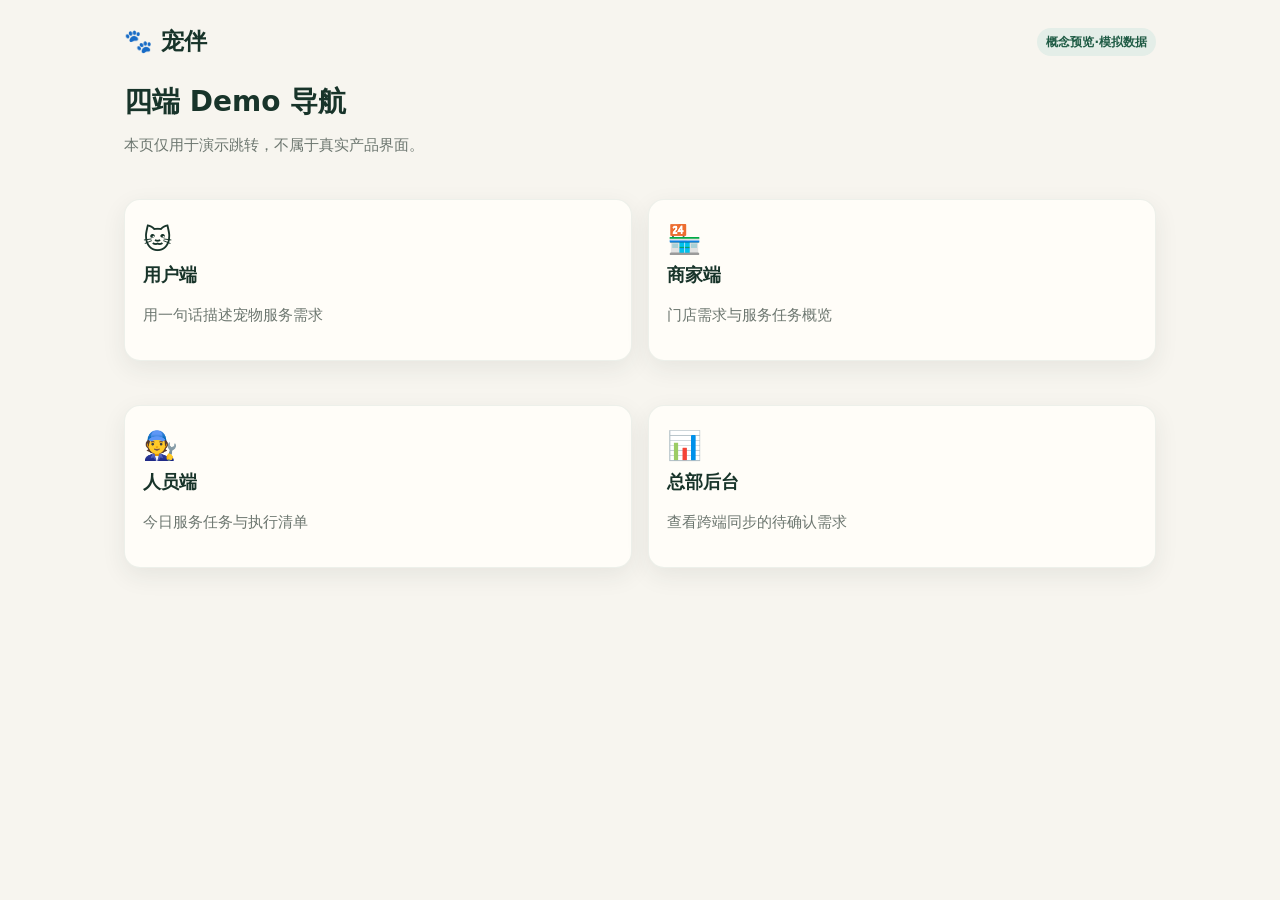
==== index.html @ a59052f9 "Build first static four-portal Pet Companion demo" ====
<!doctype html><html lang="zh-CN"><head><meta charset="utf-8"><meta name="viewport" content="width=device-width,initial-scale=1"><title>宠伴 · 四端演示</title><link rel="stylesheet" href="css/styles.css"></head><body><main class="shell"><div class="top"><div class="brand">🐾 宠伴</div><span class="badge">概念预览·模拟数据</span></div><h1>四端 Demo 导航</h1><p class="muted">本页仅用于演示跳转，不属于真实产品界面。</p><section class="nav-grid"><a class="card nav-card" href="client/"><span class="icon">🐱</span><div><h2>用户端</h2><p class="muted">用一句话描述宠物服务需求</p></div></a><a class="card nav-card" href="merchant/"><span class="icon">🏪</span><div><h2>商家端</h2><p class="muted">门店需求与服务任务概览</p></div></a><a class="card nav-card" href="worker/"><span class="icon">🧑‍🔧</span><div><h2>人员端</h2><p class="muted">今日服务任务与执行清单</p></div></a><a class="card nav-card" href="hq/"><span class="icon">📊</span><div><h2>总部后台</h2><p class="muted">查看跨端同步的待确认需求</p></div></a></section></main></body></html>
---- css/styles.css ----
:root{--bg:#f7f5ef;--surface:#fffdf8;--ink:#18342a;--muted:#6c766f;--green:#1e5b44;--green-soft:#e4eee8;--amber:#d97706;--line:#deddd5;--shadow:0 8px 24px rgba(38,55,47,.08)}*{box-sizing:border-box}body{margin:0;background:var(--bg);color:var(--ink);font:15px/1.55 system-ui,-apple-system,"Segoe UI",sans-serif}a{color:inherit;text-decoration:none}button,textarea{font:inherit}.shell{max-width:1080px;margin:auto;padding:24px}.mobile{max-width:480px;min-height:100vh;margin:auto;padding:20px 18px 92px}.top{display:flex;align-items:center;justify-content:space-between;gap:16px;margin-bottom:24px}.brand{font-size:23px;font-weight:800}.badge{display:inline-flex;padding:5px 9px;border-radius:99px;background:var(--green-soft);color:var(--green);font-size:12px;font-weight:700}.warn{background:#fff1dc;color:var(--amber)}h1{font-size:28px;line-height:1.25;margin:8px 0}h2{font-size:18px;margin:0 0 12px}h3{font-size:15px;margin:0}.muted,.hint{color:var(--muted)}.hint{font-size:13px}.card{background:var(--surface);border:1px solid rgba(30,91,68,.08);border-radius:16px;padding:18px;box-shadow:var(--shadow);margin:14px 0}.stack{display:grid;gap:12px}.grid{display:grid;grid-template-columns:repeat(3,1fr);gap:16px}.nav-grid{display:grid;grid-template-columns:repeat(2,1fr);gap:16px;margin-top:28px}.nav-card{min-height:150px;display:flex;flex-direction:column;justify-content:space-between}.icon{font-size:28px}.button{border:0;border-radius:12px;padding:12px 16px;background:var(--green);color:white;font-weight:700;cursor:pointer}.button.secondary{background:var(--green-soft);color:var(--green)}.button.ghost{background:transparent;color:var(--green);border:1px solid #aac2b6}.button:disabled{background:#e6e3da;color:#888;cursor:not-allowed}.actions{display:flex;gap:10px;flex-wrap:wrap}textarea{width:100%;min-height:130px;resize:vertical;border:1px solid #cfd6d1;border-radius:14px;background:#fffefa;color:var(--ink);padding:14px;outline:none}textarea:focus{border-color:var(--green);box-shadow:0 0 0 3px rgba(30,91,68,.1)}.error{color:#a84910;font-weight:700;min-height:23px}.need{padding:12px;border-radius:12px;background:#f0f4f1}.need strong{display:block}.fields{display:flex;flex-wrap:wrap;gap:7px;margin-top:10px}.field{font-size:12px;border-radius:99px;padding:4px 8px;background:#fff1dc;color:#9a5504}.task-row{display:flex;justify-content:space-between;gap:12px;align-items:start}.avatar{width:48px;height:48px;display:grid;place-items:center;background:var(--green-soft);border-radius:14px;font-size:24px}.status{font-size:12px;font-weight:700;color:var(--amber)}.bottom-nav{position:fixed;bottom:0;left:50%;transform:translateX(-50%);width:min(480px,100%);display:flex;justify-content:space-around;padding:12px;background:#fffdf8;border-top:1px solid var(--line);color:var(--muted)}.bottom-nav b{color:var(--green)}.hq{display:grid;grid-template-columns:230px 1fr;min-height:100vh}.sidebar{padding:28px 20px;background:#183e31;color:#eef5f1}.sidebar nav{display:grid;gap:7px;margin-top:32px}.sidebar a{padding:10px 12px;border-radius:9px}.sidebar a.active{background:rgba(255,255,255,.13)}.content{padding:28px;min-width:0}.metric strong{font-size:28px;display:block}.table-wrap{overflow:auto}table{width:100%;border-collapse:collapse;min-width:700px}th,td{text-align:left;padding:12px;border-bottom:1px solid var(--line);vertical-align:top}th{font-size:12px;color:var(--muted)}.empty{text-align:center;padding:38px;color:var(--muted)}.request-detail{display:none}.request-detail.show{display:block}.svg-placeholder{height:112px;border-radius:12px;background:#edf1ed;display:grid;place-items:center;color:var(--muted)}@media(max-width:720px){.grid,.nav-grid{grid-template-columns:1fr}.hq{display:block}.sidebar{padding:16px}.sidebar nav{display:none}.content{padding:18px}.shell{padding:18px}}
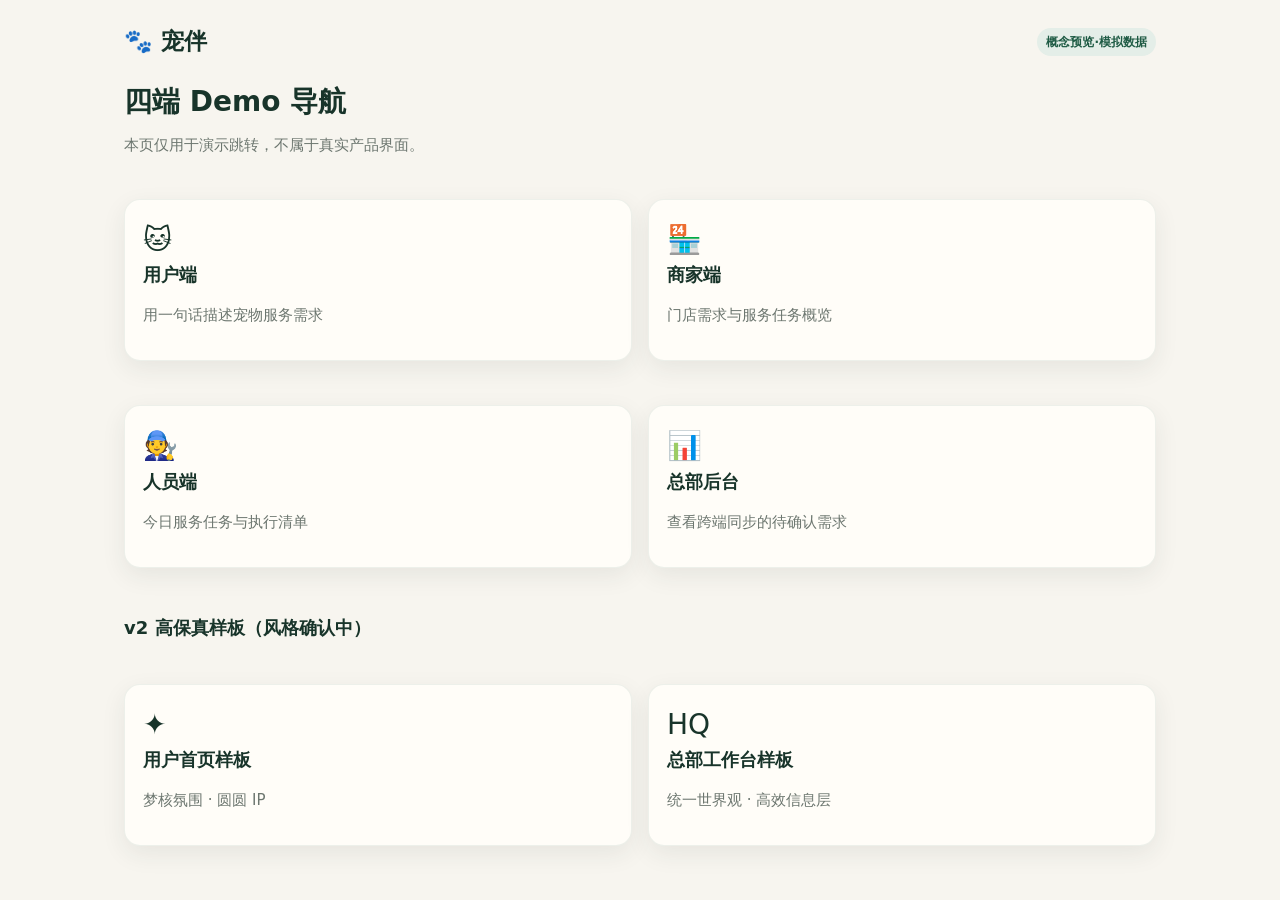
==== commit 3c5d79e7: "feat: add v2 dreamcore visual samples" ====
--- a/index.html
+++ b/index.html
@@ -1 +1 @@
-<!doctype html><html lang="zh-CN"><head><meta charset="utf-8"><meta name="viewport" content="width=device-width,initial-scale=1"><title>宠伴 · 四端演示</title><link rel="stylesheet" href="css/styles.css"></head><body><main class="shell"><div class="top"><div class="brand">🐾 宠伴</div><span class="badge">概念预览·模拟数据</span></div><h1>四端 Demo 导航</h1><p class="muted">本页仅用于演示跳转，不属于真实产品界面。</p><section class="nav-grid"><a class="card nav-card" href="client/"><span class="icon">🐱</span><div><h2>用户端</h2><p class="muted">用一句话描述宠物服务需求</p></div></a><a class="card nav-card" href="merchant/"><span class="icon">🏪</span><div><h2>商家端</h2><p class="muted">门店需求与服务任务概览</p></div></a><a class="card nav-card" href="worker/"><span class="icon">🧑‍🔧</span><div><h2>人员端</h2><p class="muted">今日服务任务与执行清单</p></div></a><a class="card nav-card" href="hq/"><span class="icon">📊</span><div><h2>总部后台</h2><p class="muted">查看跨端同步的待确认需求</p></div></a></section></main></body></html>
+<!doctype html><html lang="zh-CN"><head><meta charset="utf-8"><meta name="viewport" content="width=device-width,initial-scale=1"><title>宠伴 · 四端演示</title><link rel="stylesheet" href="css/styles.css"></head><body><main class="shell"><div class="top"><div class="brand">🐾 宠伴</div><span class="badge">概念预览·模拟数据</span></div><h1>四端 Demo 导航</h1><p class="muted">本页仅用于演示跳转，不属于真实产品界面。</p><section class="nav-grid"><a class="card nav-card" href="client/"><span class="icon">🐱</span><div><h2>用户端</h2><p class="muted">用一句话描述宠物服务需求</p></div></a><a class="card nav-card" href="merchant/"><span class="icon">🏪</span><div><h2>商家端</h2><p class="muted">门店需求与服务任务概览</p></div></a><a class="card nav-card" href="worker/"><span class="icon">🧑‍🔧</span><div><h2>人员端</h2><p class="muted">今日服务任务与执行清单</p></div></a><a class="card nav-card" href="hq/"><span class="icon">📊</span><div><h2>总部后台</h2><p class="muted">查看跨端同步的待确认需求</p></div></a></section><h2 style="margin-top:32px">v2 高保真样板（风格确认中）</h2><section class="nav-grid"><a class="card nav-card" href="v2/client-home.html"><span class="icon">✦</span><div><h2>用户首页样板</h2><p class="muted">梦核氛围 · 圆圆 IP</p></div></a><a class="card nav-card" href="v2/hq-workbench.html"><span class="icon">HQ</span><div><h2>总部工作台样板</h2><p class="muted">统一世界观 · 高效信息层</p></div></a></section></main></body></html>
